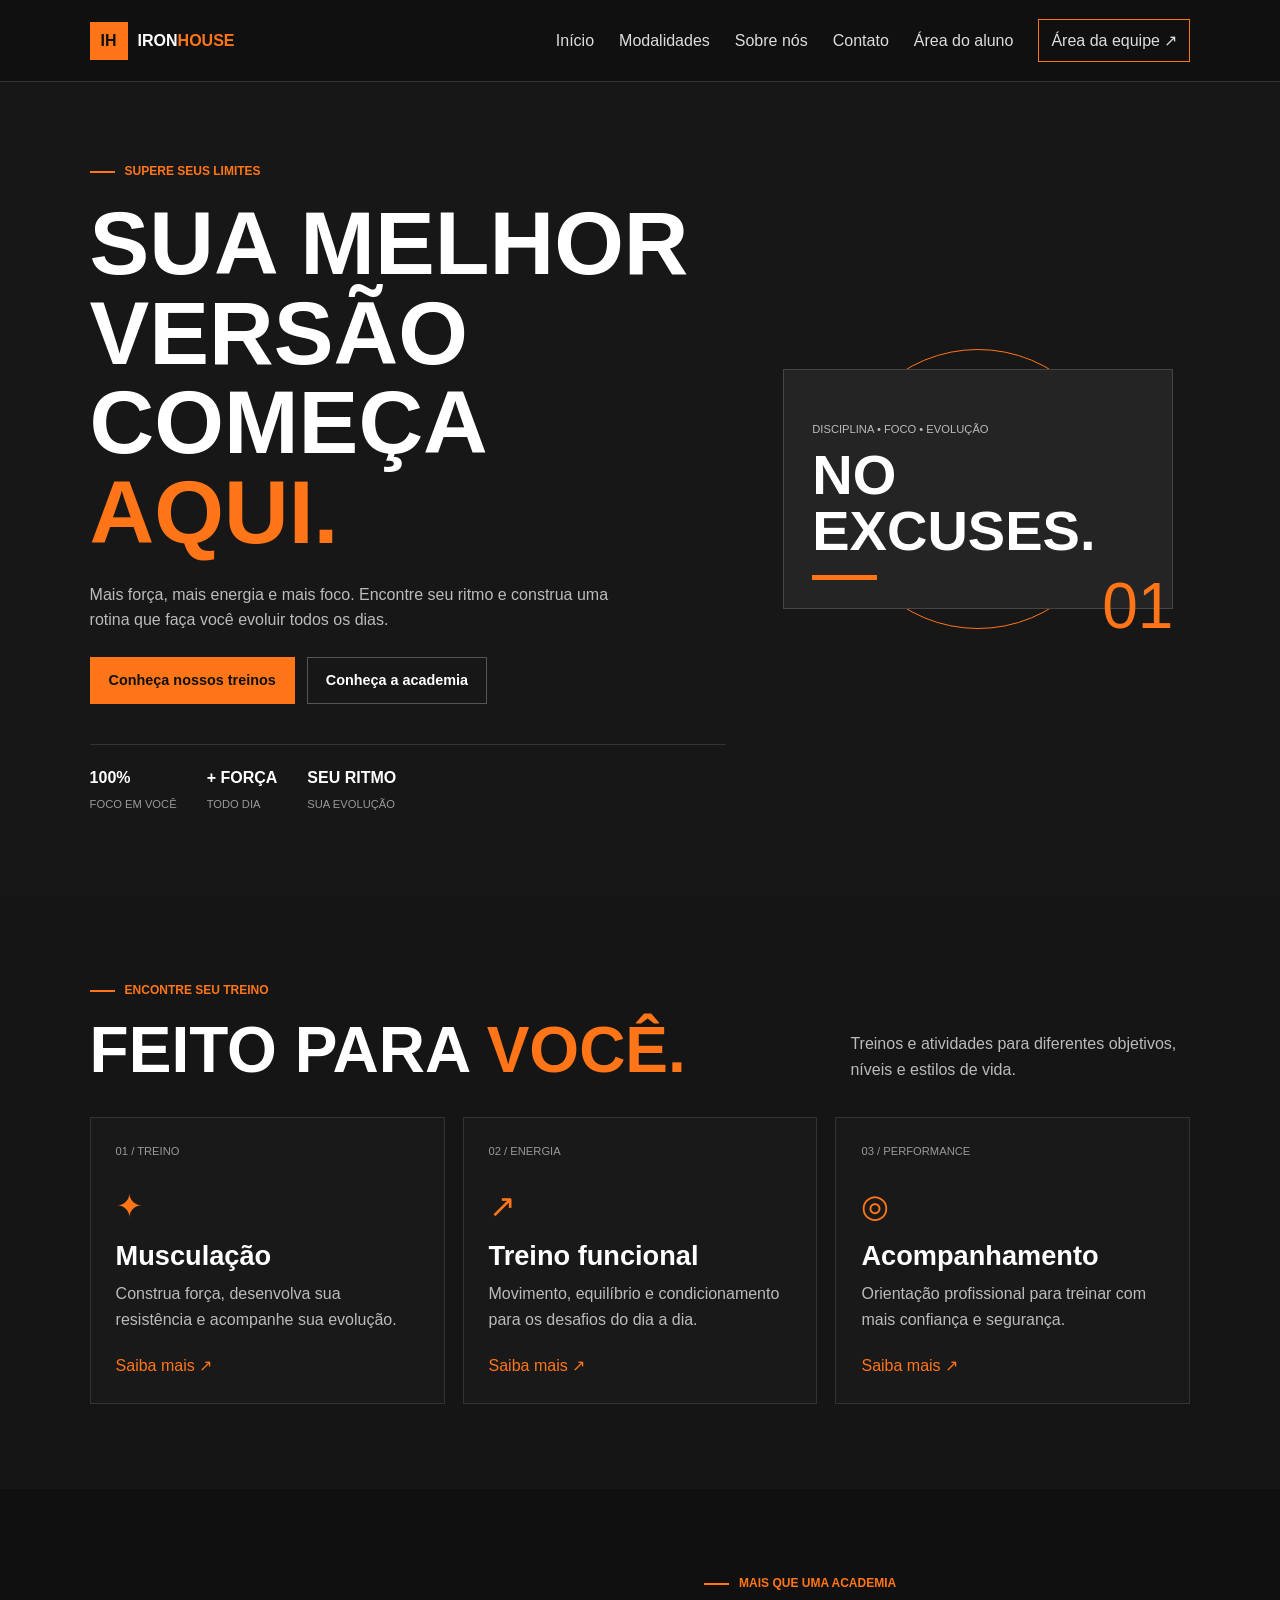
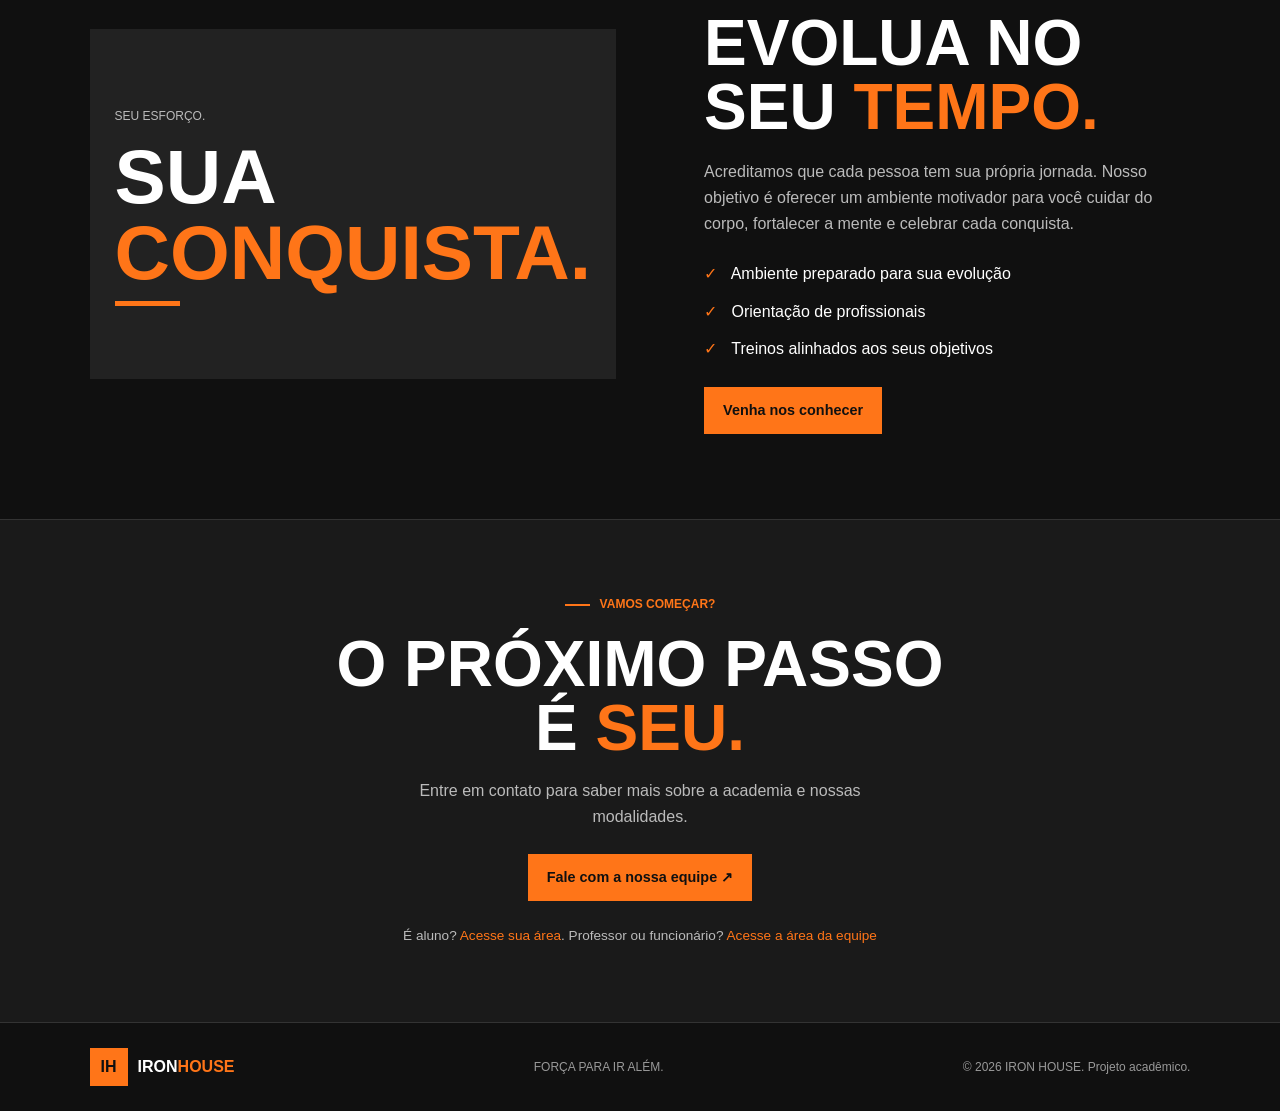
==== index.html @ 7d5bf692 "Arquivos ACADEMIA" ====
<!DOCTYPE html>
<html lang="pt-BR">
<head>
  <meta charset="UTF-8">
  <meta name="viewport" content="width=device-width, initial-scale=1.0">
  <meta name="description" content="Conheça a IRON HOUSE, sua academia para evoluir no seu ritmo.">
  <title>IRON HOUSE | Academia</title>
  <link rel="stylesheet" href="style.css">
  <script src="main.js" defer></script>
</head>
<body>
  <header class="header">
    <a class="logo" href="#inicio" aria-label="Iron House - página inicial">
      <span class="logo-mark">IH</span>
      <span>IRON<span class="orange">HOUSE</span></span>
    </a>
    <button class="menu-toggle" id="menu-toggle" aria-label="Abrir menu" aria-expanded="false">☰</button>
    <nav class="nav" id="nav">
      <a href="#inicio">Início</a>
      <a href="#modalidades">Modalidades</a>
      <a href="#sobre">Sobre nós</a>
      <a href="#contato">Contato</a>
      <a href="login_aluno.html">Área do aluno</a>
      <a class="nav-login" href="login_professor.html">Área da equipe ↗</a>
    </nav>
  </header>
  <main>
    <section class="hero" id="inicio">
      <div class="hero-content">
        <p class="eyebrow"><span></span> SUPERE SEUS LIMITES</p>
        <h1>SUA MELHOR<br>VERSÃO COMEÇA <span class="orange">AQUI.</span></h1>
        <p class="hero-text">
          Mais força, mais energia e mais foco. Encontre seu ritmo e construa
          uma rotina que faça você evoluir todos os dias.
        </p>
        <div class="hero-actions">
          <a class="button button-primary" href="#modalidades">Conheça nossos treinos</a>
          <a class="button button-outline" href="#sobre">Conheça a academia</a>
        </div>
        <div class="hero-stats">
          <div><strong>100%</strong><span>FOCO EM VOCÊ</span></div>
          <div><strong>+ FORÇA</strong><span>TODO DIA</span></div>
          <div><strong>SEU RITMO</strong><span>SUA EVOLUÇÃO</span></div>
        </div>
      </div>
      <div class="hero-visual">
        <div class="visual-ring"></div>
        <div class="visual-card">
          <span class="visual-label">DISCIPLINA • FOCO • EVOLUÇÃO</span>
          <span class="visual-title">NO EXCUSES.</span>
          <span class="visual-line"></span>
        </div>
        <span class="visual-number">01</span>
      </div>
    </section>
    <section class="section modalities" id="modalidades">
      <div class="section-heading">
        <div>
          <p class="eyebrow"><span></span> ENCONTRE SEU TREINO</p>
          <h2>FEITO PARA <span class="orange">VOCÊ.</span></h2>
        </div>
        <p>Treinos e atividades para diferentes objetivos, níveis e estilos de vida.</p>
      </div>
      <div class="cards">
        <article class="modality-card">
          <div class="card-number">01 / TREINO</div>
          <div class="card-icon">✦</div>
          <h3>Musculação</h3>
          <p>Construa força, desenvolva sua resistência e acompanhe sua evolução.</p>
          <a href="#contato">Saiba mais <span>↗</span></a>
        </article>
        <article class="modality-card">
          <div class="card-number">02 / ENERGIA</div>
          <div class="card-icon">↗</div>
          <h3>Treino funcional</h3>
          <p>Movimento, equilíbrio e condicionamento para os desafios do dia a dia.</p>
          <a href="#contato">Saiba mais <span>↗</span></a>
        </article>
        <article class="modality-card">
          <div class="card-number">03 / PERFORMANCE</div>
          <div class="card-icon">◎</div>
          <h3>Acompanhamento</h3>
          <p>Orientação profissional para treinar com mais confiança e segurança.</p>
          <a href="#contato">Saiba mais <span>↗</span></a>
        </article>
      </div>
    </section>
    <section class="about" id="sobre">
      <div class="about-art">
        <div class="about-art-inner">
          <span class="about-small">SEU ESFORÇO.</span>
          <span class="about-big">SUA<br><span class="orange">CONQUISTA.</span></span>
          <span class="about-bar"></span>
        </div>
      </div>
      <div class="about-content">
        <p class="eyebrow"><span></span> MAIS QUE UMA ACADEMIA</p>
        <h2>EVOLUA NO<br>SEU <span class="orange">TEMPO.</span></h2>
        <p>Acreditamos que cada pessoa tem sua própria jornada. Nosso objetivo é oferecer um ambiente motivador para você cuidar do corpo, fortalecer a mente e celebrar cada conquista.</p>
        <ul class="benefits">
          <li><span>✓</span> Ambiente preparado para sua evolução</li>
          <li><span>✓</span> Orientação de profissionais</li>
          <li><span>✓</span> Treinos alinhados aos seus objetivos</li>
        </ul>
        <a class="button button-primary" href="#contato">Venha nos conhecer</a>
      </div>
    </section>
    <section class="team-cta" id="contato">
      <p class="eyebrow"><span></span> VAMOS COMEÇAR?</p>
      <h2>O PRÓXIMO PASSO<br>É <span class="orange">SEU.</span></h2>
      <p>Entre em contato para saber mais sobre a academia e nossas modalidades.</p>
      <a class="button button-primary" href="mailto:contato@ironhouse.example">Fale com a nossa equipe ↗</a>
      <p class="team-link">É aluno? <a href="login_aluno.html">Acesse sua área</a>. Professor ou funcionário? <a href="login_professor.html">Acesse a área da equipe</a></p>
    </section>
  </main>
  <footer class="footer">
    <a class="logo" href="#inicio">
      <span class="logo-mark">IH</span>
      <span>IRON<span class="orange">HOUSE</span></span>
    </a>
    <p>FORÇA PARA IR ALÉM.</p>
    <span class="copyright">© 2026 IRON HOUSE. Projeto acadêmico.</span>
  </footer>
</body>
</html>
---- style.css ----
* { box-sizing: border-box; margin: 0; padding: 0; }
html { scroll-behavior: smooth; }
body { background: #101010; color: #fff; font: 16px/1.6 Arial, sans-serif; }
a { color: inherit; text-decoration: none; }
button, input, select { font: inherit; }
:focus-visible { outline: 2px solid #ff7518; }
.orange { color: #ff7518; }

.header {
  min-height: 82px;
  padding: 0 7%;
  display: flex;
  align-items: center;
  justify-content: space-between;
  gap: 30px;
  position: sticky;
  top: 0;
  z-index: 1;
  background: #101010;
  border-bottom: 1px solid #333;
}
.logo { display: flex; align-items: center; gap: 10px; font-weight: bold; white-space: nowrap; }
.logo-mark { width: 38px; height: 38px; display: grid; place-items: center; background: #ff7518; color: #101010; }
.nav { display: flex; align-items: center; gap: 25px; }
.nav a { color: #ddd; }
.nav a:hover, .modality-card a:hover, .team-link a:hover { color: #ff7518; }
.nav .nav-login { padding: 8px 12px; border: 1px solid #ff7518; }
.menu-toggle { display: none; border: 0; background: none; color: #fff; font-size: 1.8rem; cursor: pointer; }

.hero {
  min-height: 580px;
  padding: 80px 7%;
  display: grid;
  grid-template-columns: 1.2fr 0.8fr;
  align-items: center;
  gap: 40px;
  background: #171717;
}
.hero-content { max-width: 700px; }
.eyebrow { display: flex; align-items: center; gap: 10px; margin-bottom: 18px; color: #ff7518; font-size: 0.75rem; font-weight: bold; }
.eyebrow > span { width: 25px; height: 2px; display: inline-block; background: #ff7518; }
h1, h2, h3, .visual-title, .about-big { font-weight: bold; line-height: 1; }
h1 { font-size: clamp(3rem, 7vw, 6rem); }
h2 { font-size: clamp(2.5rem, 5vw, 4rem); }
.hero-text { max-width: 520px; margin: 24px 0; color: #bbb; }
.hero-actions { display: flex; flex-wrap: wrap; gap: 12px; }
.button { min-height: 46px; padding: 11px 18px; display: inline-flex; align-items: center; justify-content: center; font-size: 0.9rem; font-weight: bold; }
.button-primary { border: 1px solid #ff7518; background: #ff7518; color: #101010; }
.button-outline { border: 1px solid #555; }
.hero-stats { margin-top: 40px; padding-top: 20px; display: flex; flex-wrap: wrap; gap: 30px; border-top: 1px solid #333; }
.hero-stats strong { display: block; }
.hero-stats span { color: #999; font-size: 0.7rem; }
.hero-visual { min-height: 350px; position: relative; display: grid; place-items: center; }
.visual-ring { width: 280px; height: 280px; position: absolute; border: 1px solid #ff7518; border-radius: 50%; }
.visual-card { width: min(100%, 390px); min-height: 240px; padding: 28px; display: flex; flex-direction: column; justify-content: flex-end; position: relative; border: 1px solid #454545; background: #242424; }
.visual-label { color: #bbb; font-size: 0.7rem; }
.visual-title { margin-top: 8px; font-size: 3.5rem; }
.visual-line, .about-bar { width: 65px; height: 5px; display: block; background: #ff7518; }
.visual-line { margin-top: 16px; }
.visual-number { position: absolute; right: 4%; bottom: 2%; color: #ff7518; font-size: 4rem; }

.section { padding: 85px 7%; }
.modalities { background: #151515; }
.section-heading { margin-bottom: 35px; display: flex; align-items: end; justify-content: space-between; gap: 30px; }
.section-heading > p { max-width: 340px; color: #bbb; }
.cards { display: grid; grid-template-columns: repeat(3, 1fr); gap: 18px; }
.modality-card { min-height: 260px; padding: 25px; border: 1px solid #333; background: #191919; }
.card-number { color: #999; font-size: 0.7rem; }
.card-icon { margin: 20px 0 10px; color: #ff7518; font-size: 2rem; }
.modality-card h3 { font-size: 1.7rem; }
.modality-card p { margin: 12px 0 20px; color: #bbb; }
.modality-card a, .team-link a { color: #ff7518; }

.about { padding: 85px 7%; display: grid; grid-template-columns: 1fr 1fr; align-items: center; gap: 8%; }
.about-art { min-height: 350px; display: grid; place-items: center; background: #222; }
.about-art-inner { padding: 25px; }
.about-small { color: #bbb; font-size: 0.75rem; }
.about-big { display: block; margin: 10px 0; font-size: clamp(3rem, 6vw, 5rem); }
.about-content > p:not(.eyebrow) { margin: 20px 0; color: #bbb; }
.benefits { margin: 25px 0; display: grid; gap: 12px; list-style: none; }
.benefits li span { margin-right: 10px; color: #ff7518; }
.team-cta { padding: 75px 7%; border-top: 1px solid #333; border-bottom: 1px solid #333; background: #1a1a1a; text-align: center; }
.team-cta .eyebrow { justify-content: center; }
.team-cta > p:not(.eyebrow):not(.team-link) { max-width: 520px; margin: 18px auto 25px; color: #bbb; }
.team-link { margin-top: 24px; color: #bbb; font-size: 0.85rem; }
.footer { padding: 25px 7%; display: flex; align-items: center; justify-content: space-between; flex-wrap: wrap; gap: 20px; }
.footer > p, .copyright { color: #999; font-size: 0.75rem; }

.login-page { min-height: calc(100vh - 82px); padding: 55px 20px; display: flex; align-items: center; justify-content: center; background: #151515; }
.login-layout { width: min(100%, 520px); }
.login-heading { margin-bottom: 30px; }
.login-heading h1 { font-size: clamp(2.5rem, 6vw, 4rem); }
.login-heading > p:last-child, .login-box > p { color: #bbb; }
.login-box { padding: 28px; border: 1px solid #333; background: #191919; }
.login-box h2 { margin-bottom: 12px; font-size: clamp(2rem, 4vw, 2.8rem); }
.login-box > p { margin-bottom: 20px; }
.login-box label { display: block; margin: 15px 0 6px; font-size: 0.9rem; }
.login-box input, .login-box select { width: 100%; min-height: 46px; padding: 10px; border: 1px solid #494949; background: #101010; color: #fff; }
.login-box input:focus, .login-box select:focus { outline: 1px solid #ff7518; }
.login-box button { width: 100%; margin-top: 20px; cursor: pointer; }
.login-note { margin: 16px 0 0 !important; font-size: 0.8rem; }
.back-link { display: inline-block; margin-top: 22px; color: #ff7518; }

@media (max-width: 800px) {
  .hero { grid-template-columns: 1fr 0.8fr; gap: 20px; }
  .header, .hero, .section, .about, .team-cta, .footer { padding-right: 5%; padding-left: 5%; }
}
@media (max-width: 760px) {
  .header { min-height: 72px; }
  .menu-toggle { display: block; }
  .nav { display: none; position: absolute; top: 71px; right: 0; left: 0; padding: 20px 5%; flex-direction: column; align-items: stretch; background: #151515; }
  .nav.open { display: flex; }
  .nav .nav-login { text-align: center; }
}
@media (max-width: 680px) {
  .hero, .about { grid-template-columns: 1fr; }
  .hero { padding-top: 60px; }
  .hero-visual { min-height: 300px; }
  .visual-ring { width: 220px; height: 220px; }
  .visual-card { max-width: 320px; min-height: 210px; }
  .visual-title { font-size: 3rem; }
  .section-heading { align-items: flex-start; flex-direction: column; }
  .cards { grid-template-columns: 1fr; }
  .about { gap: 35px; }
  .about-art { min-height: 280px; }
  .footer { align-items: flex-start; flex-direction: column; }
  .login-page { min-height: calc(100vh - 72px); }
}
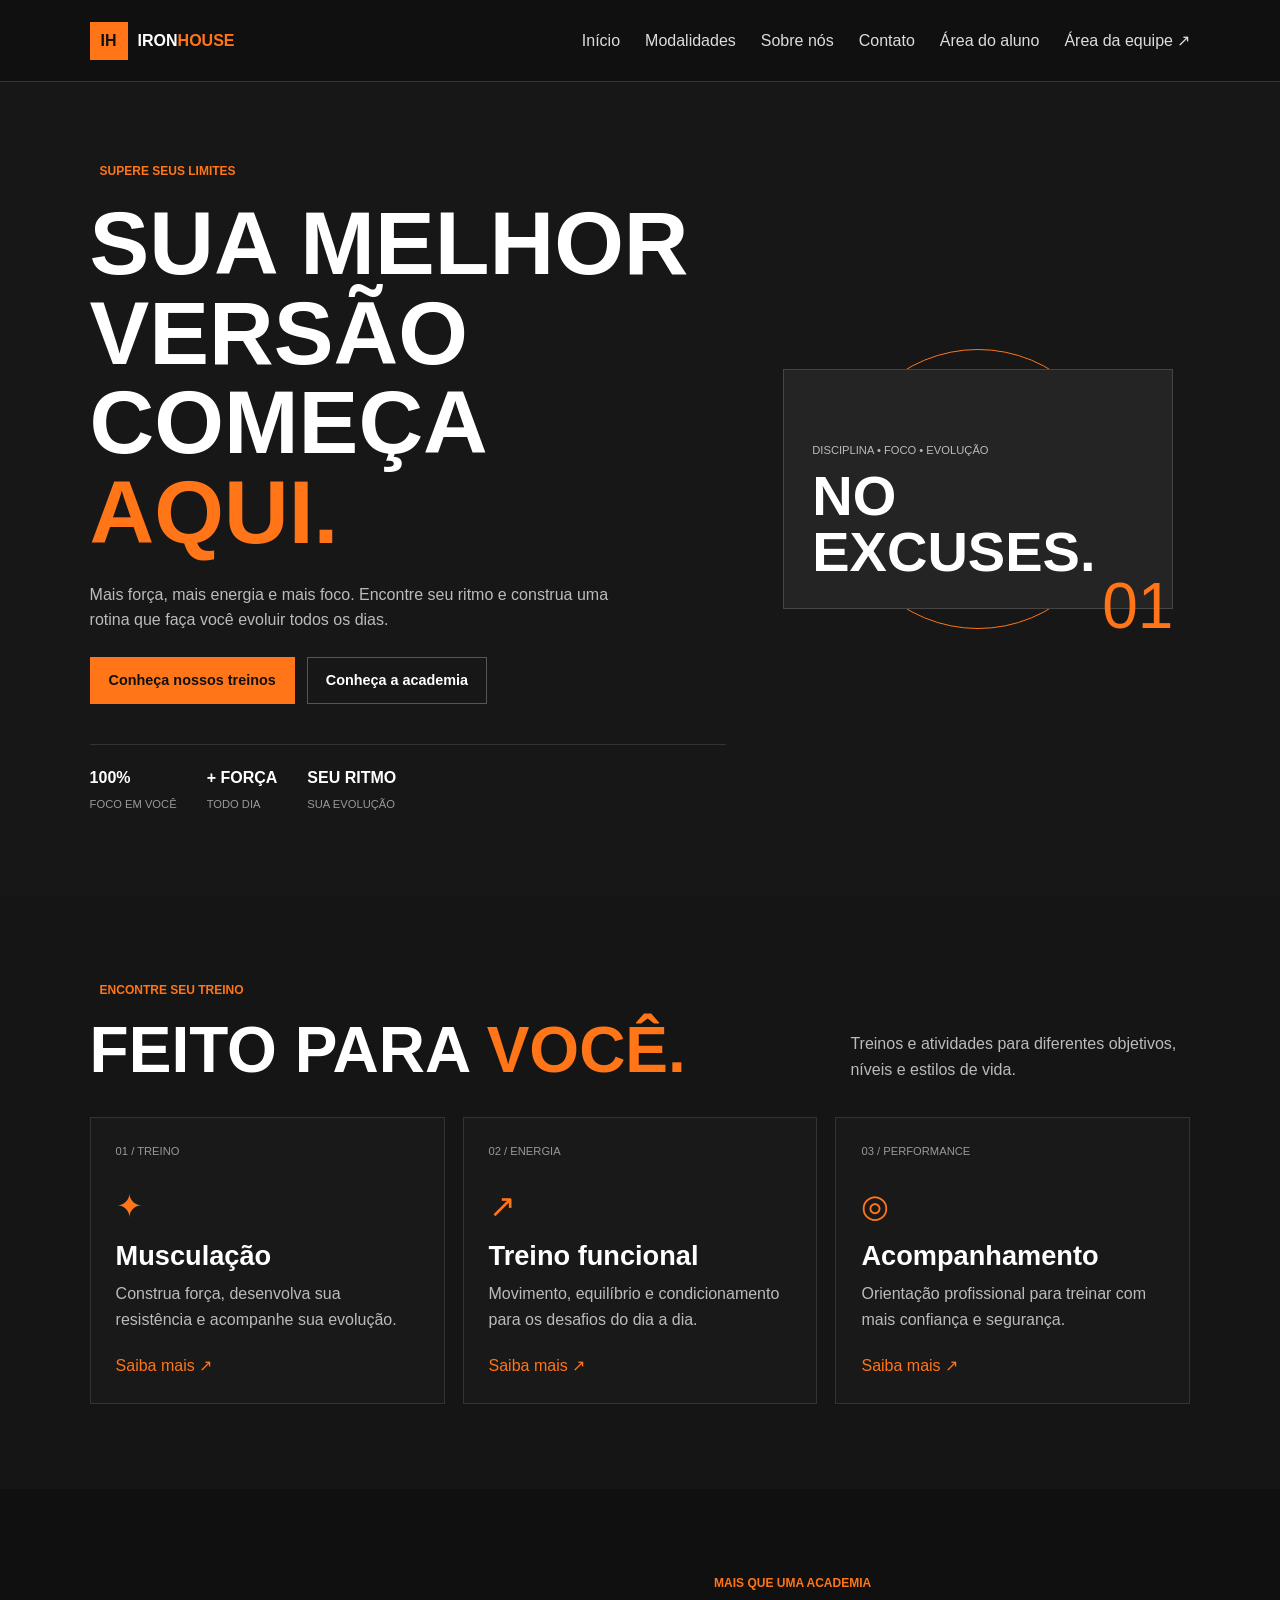
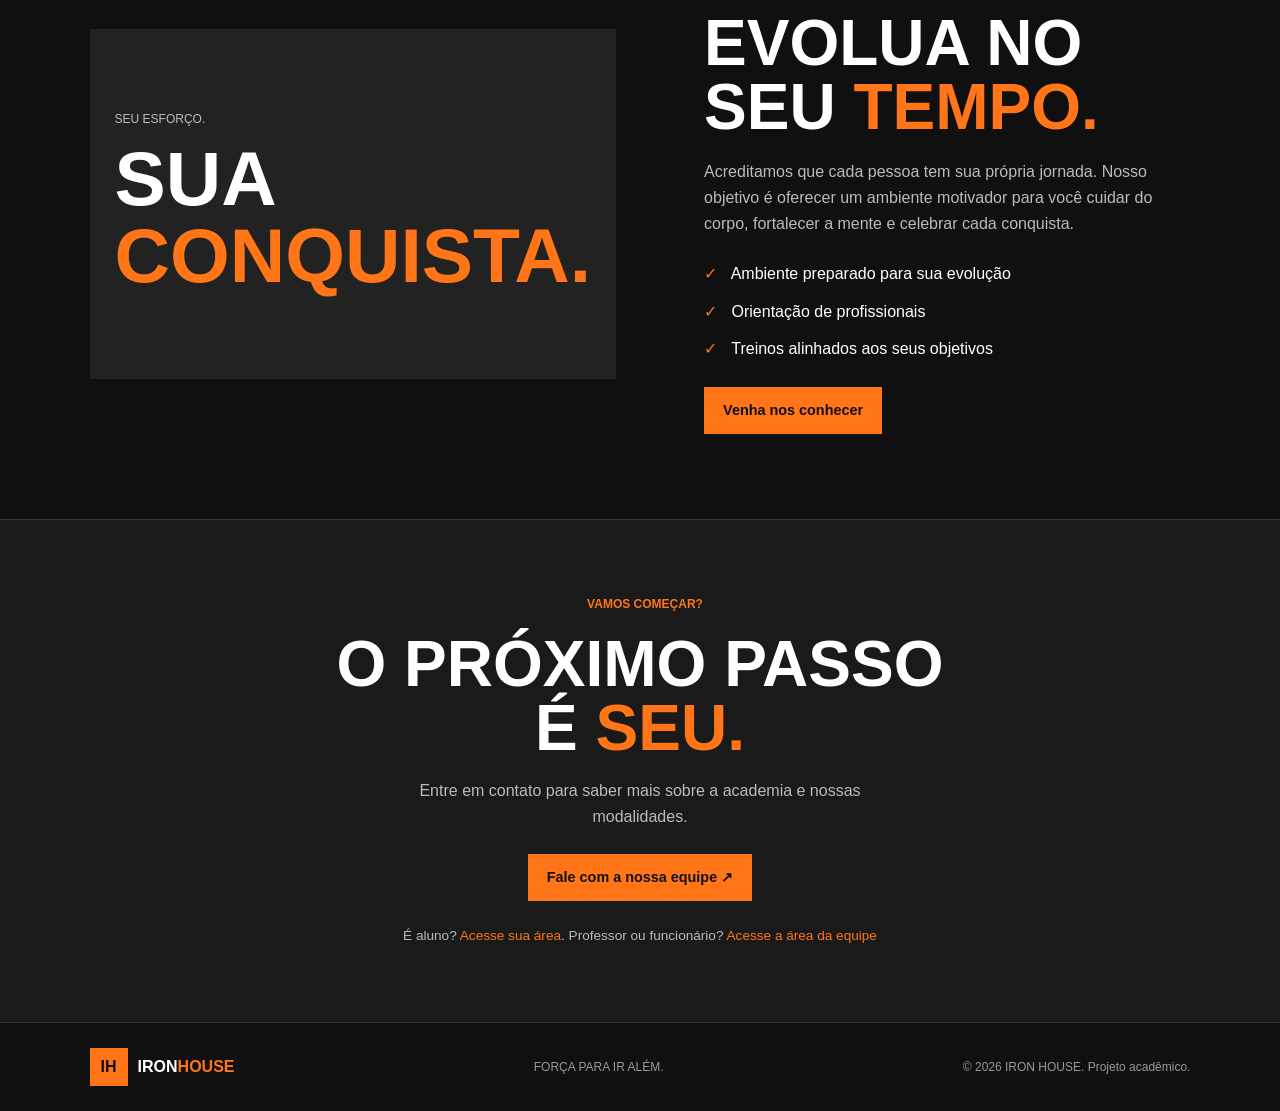
==== commit 42a7d6ad: "Engenharia de Software" ====
--- a/index.html
+++ b/index.html
@@ -14,7 +14,6 @@
       <span class="logo-mark">IH</span>
       <span>IRON<span class="orange">HOUSE</span></span>
     </a>
-    <button class="menu-toggle" id="menu-toggle" aria-label="Abrir menu" aria-expanded="false">☰</button>
     <nav class="nav" id="nav">
       <a href="#inicio">Início</a>
       <a href="#modalidades">Modalidades</a>
--- a/style.css
+++ b/style.css
@@ -1,10 +1,31 @@
-* { box-sizing: border-box; margin: 0; padding: 0; }
-html { scroll-behavior: smooth; }
-body { background: #101010; color: #fff; font: 16px/1.6 Arial, sans-serif; }
-a { color: inherit; text-decoration: none; }
-button, input, select { font: inherit; }
-:focus-visible { outline: 2px solid #ff7518; }
-.orange { color: #ff7518; }
+* {
+  box-sizing: border-box;
+  margin: 0;
+  padding: 0;
+}
+
+html {
+  scroll-behavior: smooth;
+}
+
+body {
+  background: #101010;
+  color: #fff;
+  font: 16px/1.6 Arial, sans-serif;
+}
+
+a {
+  color: inherit;
+  text-decoration: none;
+}
+
+:focus-visible {
+  outline: 2px solid #ff7518;
+}
+
+.orange {
+  color: #ff7518;
+}
 
 .header {
   min-height: 82px;
@@ -19,13 +40,37 @@
   background: #101010;
   border-bottom: 1px solid #333;
 }
-.logo { display: flex; align-items: center; gap: 10px; font-weight: bold; white-space: nowrap; }
-.logo-mark { width: 38px; height: 38px; display: grid; place-items: center; background: #ff7518; color: #101010; }
-.nav { display: flex; align-items: center; gap: 25px; }
-.nav a { color: #ddd; }
-.nav a:hover, .modality-card a:hover, .team-link a:hover { color: #ff7518; }
-.nav .nav-login { padding: 8px 12px; border: 1px solid #ff7518; }
-.menu-toggle { display: none; border: 0; background: none; color: #fff; font-size: 1.8rem; cursor: pointer; }
+
+.logo {
+  display: flex;
+  align-items: center;
+  gap: 10px;
+  font-weight: bold;
+  white-space: nowrap;
+}
+
+.logo-mark {
+  width: 38px;
+  height: 38px;
+  display: grid;
+  place-items: center;
+  background: #ff7518;
+  color: #101010;
+}
+
+.nav {
+  display: flex;
+  align-items: center;
+  gap: 25px;
+}
+
+.nav a {
+  color: #ddd;
+}
+
+.nav a:hover {
+  color: #ff7518;
+}
 
 .hero {
   min-height: 580px;
@@ -36,93 +81,370 @@
   gap: 40px;
   background: #171717;
 }
-.hero-content { max-width: 700px; }
-.eyebrow { display: flex; align-items: center; gap: 10px; margin-bottom: 18px; color: #ff7518; font-size: 0.75rem; font-weight: bold; }
-.eyebrow > span { width: 25px; height: 2px; display: inline-block; background: #ff7518; }
-h1, h2, h3, .visual-title, .about-big { font-weight: bold; line-height: 1; }
-h1 { font-size: clamp(3rem, 7vw, 6rem); }
-h2 { font-size: clamp(2.5rem, 5vw, 4rem); }
-.hero-text { max-width: 520px; margin: 24px 0; color: #bbb; }
-.hero-actions { display: flex; flex-wrap: wrap; gap: 12px; }
-.button { min-height: 46px; padding: 11px 18px; display: inline-flex; align-items: center; justify-content: center; font-size: 0.9rem; font-weight: bold; }
-.button-primary { border: 1px solid #ff7518; background: #ff7518; color: #101010; }
-.button-outline { border: 1px solid #555; }
-.hero-stats { margin-top: 40px; padding-top: 20px; display: flex; flex-wrap: wrap; gap: 30px; border-top: 1px solid #333; }
-.hero-stats strong { display: block; }
-.hero-stats span { color: #999; font-size: 0.7rem; }
-.hero-visual { min-height: 350px; position: relative; display: grid; place-items: center; }
-.visual-ring { width: 280px; height: 280px; position: absolute; border: 1px solid #ff7518; border-radius: 50%; }
-.visual-card { width: min(100%, 390px); min-height: 240px; padding: 28px; display: flex; flex-direction: column; justify-content: flex-end; position: relative; border: 1px solid #454545; background: #242424; }
-.visual-label { color: #bbb; font-size: 0.7rem; }
-.visual-title { margin-top: 8px; font-size: 3.5rem; }
-.visual-line, .about-bar { width: 65px; height: 5px; display: block; background: #ff7518; }
-.visual-line { margin-top: 16px; }
-.visual-number { position: absolute; right: 4%; bottom: 2%; color: #ff7518; font-size: 4rem; }
-
-.section { padding: 85px 7%; }
-.modalities { background: #151515; }
-.section-heading { margin-bottom: 35px; display: flex; align-items: end; justify-content: space-between; gap: 30px; }
-.section-heading > p { max-width: 340px; color: #bbb; }
-.cards { display: grid; grid-template-columns: repeat(3, 1fr); gap: 18px; }
-.modality-card { min-height: 260px; padding: 25px; border: 1px solid #333; background: #191919; }
-.card-number { color: #999; font-size: 0.7rem; }
-.card-icon { margin: 20px 0 10px; color: #ff7518; font-size: 2rem; }
-.modality-card h3 { font-size: 1.7rem; }
-.modality-card p { margin: 12px 0 20px; color: #bbb; }
-.modality-card a, .team-link a { color: #ff7518; }
-
-.about { padding: 85px 7%; display: grid; grid-template-columns: 1fr 1fr; align-items: center; gap: 8%; }
-.about-art { min-height: 350px; display: grid; place-items: center; background: #222; }
-.about-art-inner { padding: 25px; }
-.about-small { color: #bbb; font-size: 0.75rem; }
-.about-big { display: block; margin: 10px 0; font-size: clamp(3rem, 6vw, 5rem); }
-.about-content > p:not(.eyebrow) { margin: 20px 0; color: #bbb; }
-.benefits { margin: 25px 0; display: grid; gap: 12px; list-style: none; }
-.benefits li span { margin-right: 10px; color: #ff7518; }
-.team-cta { padding: 75px 7%; border-top: 1px solid #333; border-bottom: 1px solid #333; background: #1a1a1a; text-align: center; }
-.team-cta .eyebrow { justify-content: center; }
-.team-cta > p:not(.eyebrow):not(.team-link) { max-width: 520px; margin: 18px auto 25px; color: #bbb; }
-.team-link { margin-top: 24px; color: #bbb; font-size: 0.85rem; }
-.footer { padding: 25px 7%; display: flex; align-items: center; justify-content: space-between; flex-wrap: wrap; gap: 20px; }
-.footer > p, .copyright { color: #999; font-size: 0.75rem; }
-
-.login-page { min-height: calc(100vh - 82px); padding: 55px 20px; display: flex; align-items: center; justify-content: center; background: #151515; }
-.login-layout { width: min(100%, 520px); }
-.login-heading { margin-bottom: 30px; }
-.login-heading h1 { font-size: clamp(2.5rem, 6vw, 4rem); }
-.login-heading > p:last-child, .login-box > p { color: #bbb; }
-.login-box { padding: 28px; border: 1px solid #333; background: #191919; }
-.login-box h2 { margin-bottom: 12px; font-size: clamp(2rem, 4vw, 2.8rem); }
-.login-box > p { margin-bottom: 20px; }
-.login-box label { display: block; margin: 15px 0 6px; font-size: 0.9rem; }
-.login-box input, .login-box select { width: 100%; min-height: 46px; padding: 10px; border: 1px solid #494949; background: #101010; color: #fff; }
-.login-box input:focus, .login-box select:focus { outline: 1px solid #ff7518; }
-.login-box button { width: 100%; margin-top: 20px; cursor: pointer; }
-.login-note { margin: 16px 0 0 !important; font-size: 0.8rem; }
-.back-link { display: inline-block; margin-top: 22px; color: #ff7518; }
+
+.hero-content {
+  max-width: 700px;
+}
+
+.eyebrow {
+  display: flex;
+  align-items: center;
+  gap: 10px;
+  margin-bottom: 18px;
+  color: #ff7518;
+  font-size: 0.75rem;
+  font-weight: bold;
+}
+
+h1,
+h2,
+h3,
+.visual-title,
+.about-big {
+  font-weight: bold;
+  line-height: 1;
+}
+
+h1 {
+  font-size: clamp(3rem, 7vw, 6rem);
+}
+
+h2 {
+  font-size: clamp(2.5rem, 5vw, 4rem);
+}
+
+.hero-text {
+  max-width: 520px;
+  margin: 24px 0;
+  color: #bbb;
+}
+
+.hero-actions {
+  display: flex;
+  flex-wrap: wrap;
+  gap: 12px;
+}
+
+.button {
+  min-height: 46px;
+  padding: 11px 18px;
+  display: inline-flex;
+  align-items: center;
+  justify-content: center;
+  font-size: 0.9rem;
+  font-weight: bold;
+}
+
+.button-primary {
+  border: 1px solid #ff7518;
+  background: #ff7518;
+  color: #101010;
+}
+
+.button-outline {
+  border: 1px solid #555;
+}
+
+.hero-stats {
+  margin-top: 40px;
+  padding-top: 20px;
+  display: flex;
+  flex-wrap: wrap;
+  gap: 30px;
+  border-top: 1px solid #333;
+}
+
+.hero-stats strong {
+  display: block;
+}
+
+.hero-stats span {
+  color: #999;
+  font-size: 0.7rem;
+}
+
+.hero-visual {
+  min-height: 350px;
+  position: relative;
+  display: grid;
+  place-items: center;
+}
+
+.visual-ring {
+  width: 280px;
+  height: 280px;
+  position: absolute;
+  border: 1px solid #ff7518;
+  border-radius: 50%;
+}
+
+.visual-card {
+  width: min(100%, 390px);
+  min-height: 240px;
+  padding: 28px;
+  display: flex;
+  flex-direction: column;
+  justify-content: flex-end;
+  position: relative;
+  border: 1px solid #454545;
+  background: #242424;
+}
+
+.visual-label {
+  color: #bbb;
+  font-size: 0.7rem;
+}
+
+.visual-title {
+  margin-top: 8px;
+  font-size: 3.5rem;
+}
+
+.visual-number {
+  position: absolute;
+  right: 4%;
+  bottom: 2%;
+  color: #ff7518;
+  font-size: 4rem;
+}
+
+.section {
+  padding: 85px 7%;
+}
+
+.modalities {
+  background: #151515;
+}
+
+.section-heading {
+  margin-bottom: 35px;
+  display: flex;
+  align-items: end;
+  justify-content: space-between;
+  gap: 30px;
+}
+
+.section-heading > p {
+  max-width: 340px;
+  color: #bbb;
+}
+
+.cards {
+  display: grid;
+  grid-template-columns: repeat(3, 1fr);
+  gap: 18px;
+}
+
+.modality-card {
+  min-height: 260px;
+  padding: 25px;
+  border: 1px solid #333;
+  background: #191919;
+}
+
+.card-number {
+  color: #999;
+  font-size: 0.7rem;
+}
+
+.card-icon {
+  margin: 20px 0 10px;
+  color: #ff7518;
+  font-size: 2rem;
+}
+
+.modality-card h3 {
+  font-size: 1.7rem;
+}
+
+.modality-card p {
+  margin: 12px 0 20px;
+  color: #bbb;
+}
+
+.modality-card a,
+.team-link a {
+  color: #ff7518;
+}
+
+.about {
+  padding: 85px 7%;
+  display: grid;
+  grid-template-columns: 1fr 1fr;
+  align-items: center;
+  gap: 8%;
+}
+
+.about-art {
+  min-height: 350px;
+  display: grid;
+  place-items: center;
+  background: #222;
+}
+
+.about-art-inner {
+  padding: 25px;
+}
+
+.about-small {
+  color: #bbb;
+  font-size: 0.75rem;
+}
+
+.about-big {
+  display: block;
+  margin: 10px 0;
+  font-size: clamp(3rem, 6vw, 5rem);
+}
+
+.about-content > p:not(.eyebrow) {
+  margin: 20px 0;
+  color: #bbb;
+}
+
+.benefits {
+  margin: 25px 0;
+  display: grid;
+  gap: 12px;
+  list-style: none;
+}
+
+.benefits li span {
+  margin-right: 10px;
+  color: #ff7518;
+}
+
+.team-cta {
+  padding: 75px 7%;
+  border-top: 1px solid #333;
+  border-bottom: 1px solid #333;
+  background: #1a1a1a;
+  text-align: center;
+}
+
+.team-cta .eyebrow {
+  justify-content: center;
+}
+
+.team-cta > p:not(.eyebrow):not(.team-link) {
+  max-width: 520px;
+  margin: 18px auto 25px;
+  color: #bbb;
+}
+
+.team-link {
+  margin-top: 24px;
+  color: #bbb;
+  font-size: 0.85rem;
+}
+
+.footer {
+  padding: 25px 7%;
+  display: flex;
+  align-items: center;
+  justify-content: space-between;
+  flex-wrap: wrap;
+  gap: 20px;
+}
+
+.footer > p,
+.copyright {
+  color: #999;
+  font-size: 0.75rem;
+}
+
+.login-page {
+  min-height: calc(100vh - 82px);
+  padding: 55px 20px;
+  display: flex;
+  align-items: center;
+  justify-content: center;
+  background: #151515;
+}
+
+.login-layout {
+  width: min(100%, 520px);
+}
+
+.login-heading {
+  margin-bottom: 30px;
+}
+
+.login-heading h1 {
+  font-size: clamp(2.5rem, 6vw, 4rem);
+}
+
+.login-heading > p:last-child {
+  color: #bbb;
+}
+
+.login-box {
+  padding: 28px;
+  border: 1px solid #333;
+  background: #191919;
+}
+
+.login-box h2 {
+  margin-bottom: 12px;
+  font-size: clamp(2rem, 4vw, 2.8rem);
+}
+
+.login-box > p {
+  color: #bbb;
+  margin-bottom: 20px;
+}
+
+.login-box label {
+  display: block;
+  margin: 15px 0 6px;
+  font-size: 0.9rem;
+}
+
+.login-box input,
+.login-box select {
+  width: 100%;
+  min-height: 46px;
+  padding: 10px;
+  border: 1px solid #494949;
+  background: #101010;
+  color: #fff;
+}
+
+.login-box input:focus,
+.login-box select:focus {
+  outline: 1px solid #ff7518;
+}
+
+.login-box button {
+  width: 100%;
+  margin-top: 20px;
+  cursor: pointer;
+}
+
+.login-note {
+  margin: 16px 0 0 !important;
+  font-size: 0.8rem;
+}
+
+.back-link {
+  display: inline-block;
+  margin-top: 22px;
+  color: #ff7518;
+}
 
 @media (max-width: 800px) {
-  .hero { grid-template-columns: 1fr 0.8fr; gap: 20px; }
-  .header, .hero, .section, .about, .team-cta, .footer { padding-right: 5%; padding-left: 5%; }
-}
-@media (max-width: 760px) {
-  .header { min-height: 72px; }
-  .menu-toggle { display: block; }
-  .nav { display: none; position: absolute; top: 71px; right: 0; left: 0; padding: 20px 5%; flex-direction: column; align-items: stretch; background: #151515; }
-  .nav.open { display: flex; }
-  .nav .nav-login { text-align: center; }
-}
-@media (max-width: 680px) {
-  .hero, .about { grid-template-columns: 1fr; }
-  .hero { padding-top: 60px; }
-  .hero-visual { min-height: 300px; }
-  .visual-ring { width: 220px; height: 220px; }
-  .visual-card { max-width: 320px; min-height: 210px; }
-  .visual-title { font-size: 3rem; }
-  .section-heading { align-items: flex-start; flex-direction: column; }
-  .cards { grid-template-columns: 1fr; }
-  .about { gap: 35px; }
-  .about-art { min-height: 280px; }
-  .footer { align-items: flex-start; flex-direction: column; }
-  .login-page { min-height: calc(100vh - 72px); }
+  .hero {
+    grid-template-columns: 1fr 0.8fr;
+    gap: 20px;
+  }
+
+  .header,
+  .hero,
+  .section,
+  .about,
+  .team-cta,
+  .footer {
+    padding-right: 5%;
+    padding-left: 5%;
+  }
 }
